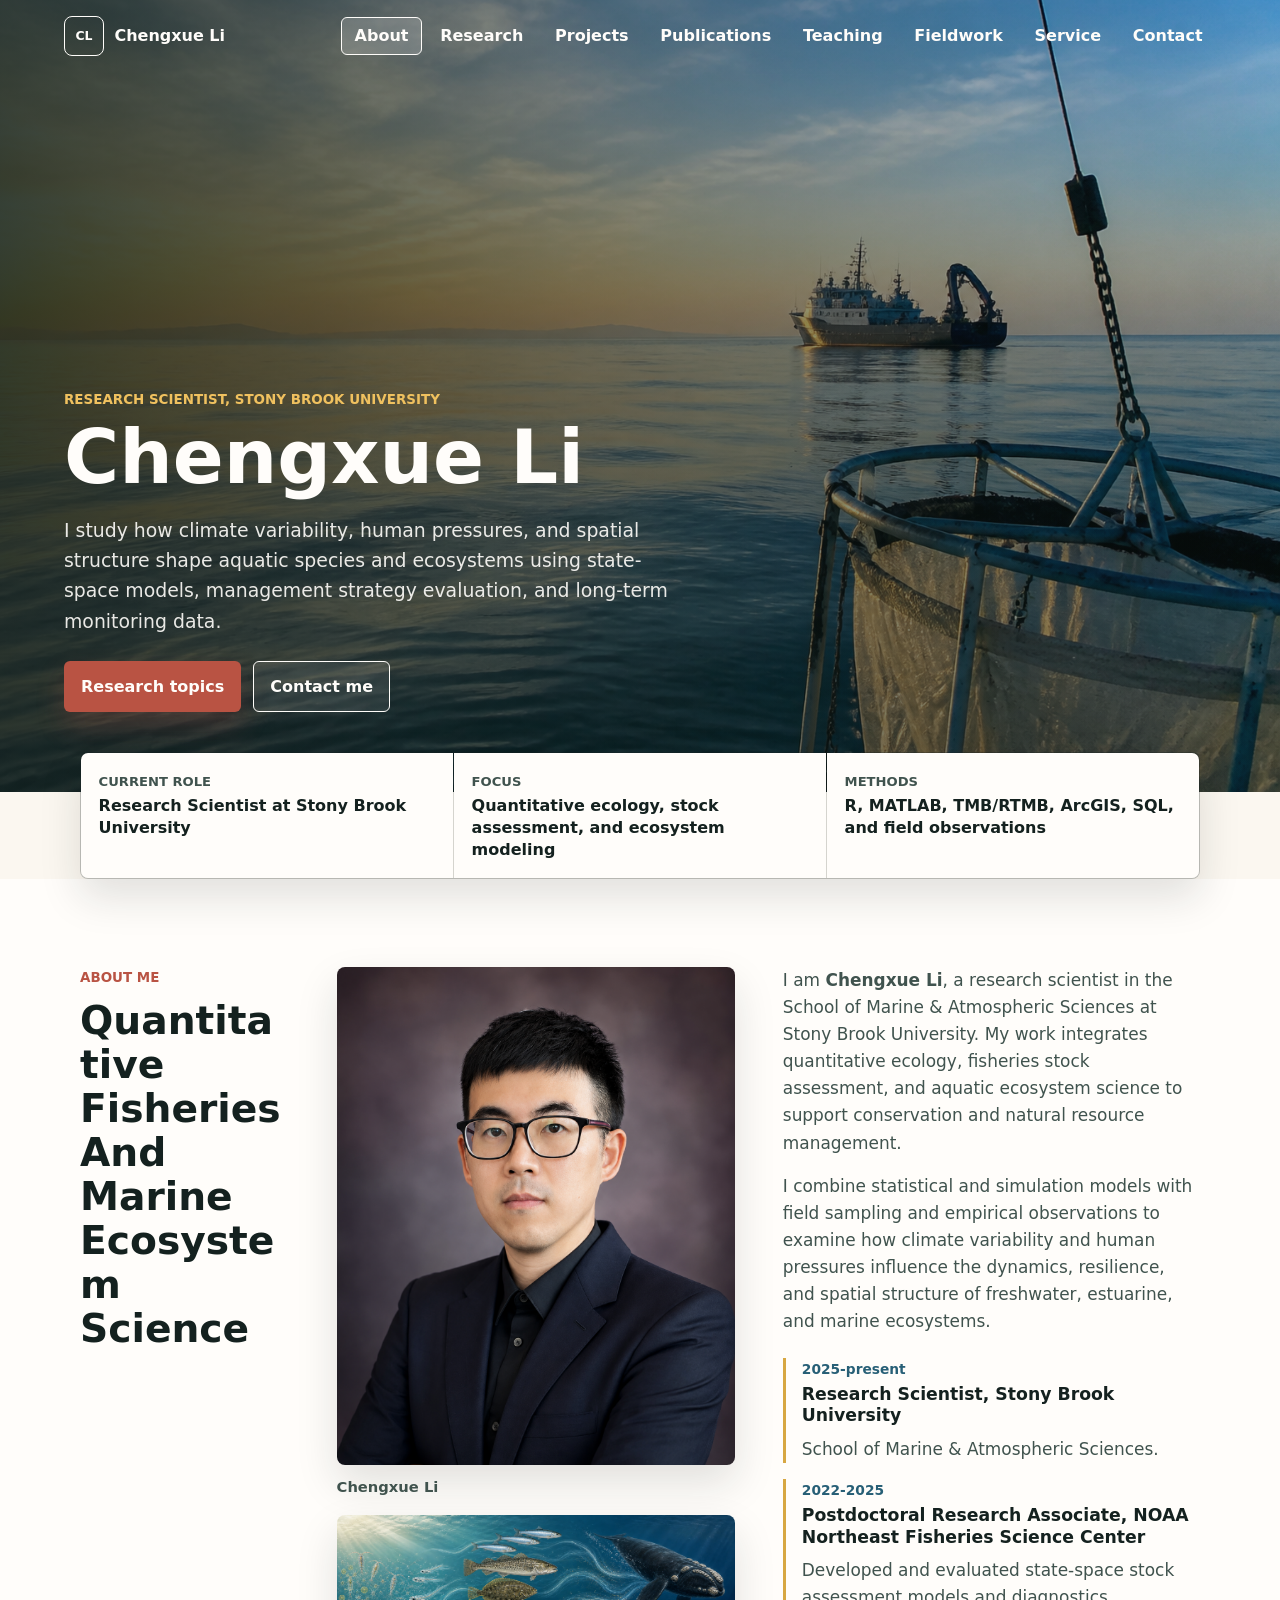
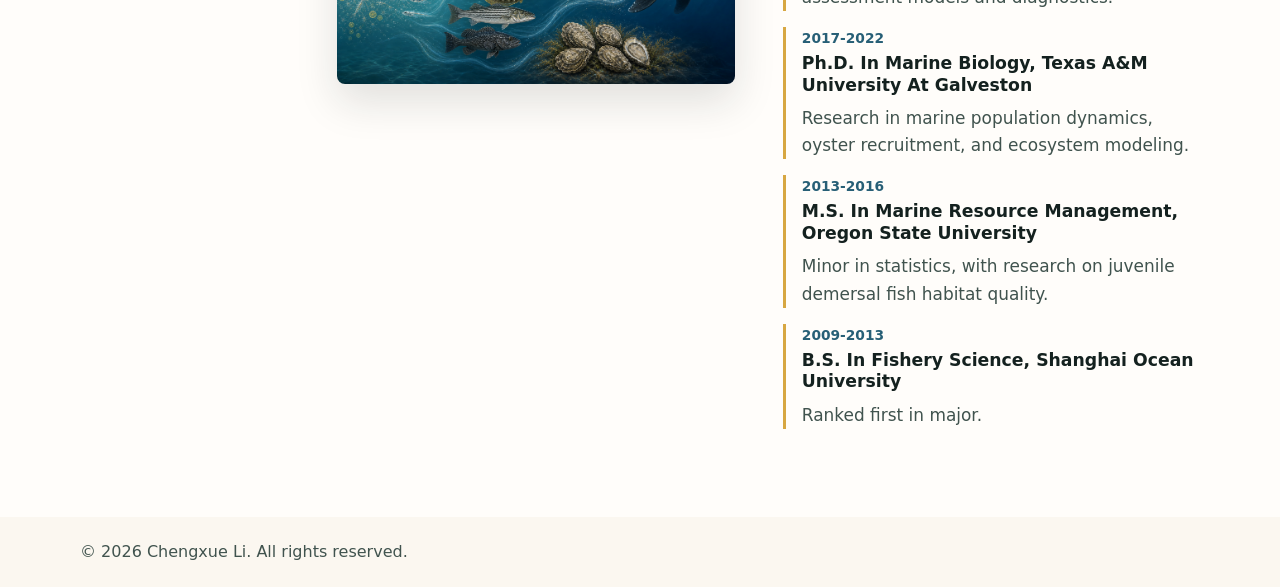
==== index.html @ f6266a6f "Initial Commit" ====
<!doctype html>
<html lang="en">
  <head>
    <meta charset="utf-8">
    <meta name="viewport" content="width=device-width, initial-scale=1">
    <meta
      name="description"
      content="Chengxue Li is a research scientist in quantitative fisheries science, stock assessment, Spatial Management Strategy Evaluation, and aquatic ecosystem modeling."
    >
    <title>Chengxue Li | About</title>
    <link rel="stylesheet" href="styles.css">
    <script src="script.js" defer></script>
  </head>
  <body data-page="about">
    <a class="skip-link" href="#main">Skip to content</a>

    <header class="site-header" data-header>
      <a class="brand" href="index.html" aria-label="Go to homepage">
        <span class="brand-mark" aria-hidden="true">CL</span>
        <span class="brand-text">Chengxue Li</span>
      </a>

      <button class="nav-toggle" type="button" aria-expanded="false" aria-controls="site-nav">
        <span class="nav-toggle-line"></span>
        <span class="sr-only">Open navigation</span>
      </button>

      <nav class="site-nav" id="site-nav" aria-label="Main navigation">
        <a class="site-tab" data-page-link="about" href="index.html">About</a>
        <a class="site-tab" data-page-link="research" href="research.html">Research</a>
        <a class="site-tab" data-page-link="projects" href="projects.html">Projects</a>
        <a class="site-tab" data-page-link="publications" href="publications.html">Publications</a>
        <a class="site-tab" data-page-link="teaching" href="teaching.html">Teaching</a>
        <a class="site-tab" data-page-link="fieldwork" href="fieldwork.html">Fieldwork</a>
        <a class="site-tab" data-page-link="service" href="service.html">Service</a>
        <a class="site-tab" data-page-link="contact" href="contact.html">Contact</a>
      </nav>
    </header>

    <main id="main">
      <section class="hero" id="top" aria-labelledby="hero-title">
        <img
          class="hero-image"
          src="assets/hero-marine-research.png"
          alt="A marine research vessel and sampling net on calm coastal water at sunrise."
        >
        <div class="hero-shade" aria-hidden="true"></div>
        <div class="hero-content">
          <p class="eyebrow">Research Scientist, Stony Brook University</p>
          <h1 id="hero-title">Chengxue Li</h1>
          <p class="hero-lede">
            I study how climate variability, human pressures, and spatial structure
            shape aquatic species and ecosystems using state-space models,
            management strategy evaluation, and long-term monitoring data.
          </p>
          <div class="hero-actions" aria-label="Page actions">
            <a class="button button-primary" href="research.html">Research topics</a>
            <a class="button button-secondary" href="contact.html">Contact me</a>
          </div>
        </div>
      </section>

      <section class="profile-strip" aria-label="Profile highlights">
        <div>
          <span class="strip-label">Current role</span>
          <strong>Research Scientist at Stony Brook University</strong>
        </div>
        <div>
          <span class="strip-label">Focus</span>
          <strong>Quantitative ecology, stock assessment, and ecosystem modeling</strong>
        </div>
        <div>
          <span class="strip-label">Methods</span>
          <strong>R, MATLAB, TMB/RTMB, ArcGIS, SQL, and field observations</strong>
        </div>
      </section>

      <section class="section section-light" aria-labelledby="about-title">
        <div class="section-grid about-grid">
          <div>
            <p class="eyebrow">About me</p>
            <h2 id="about-title">Quantitative Fisheries And Marine Ecosystem Science</h2>
          </div>
          <div class="portrait-stack">
            <figure class="portrait-figure">
              <img src="assets/Selfie.png" alt="Portrait of Chengxue Li.">
              <figcaption>Chengxue Li</figcaption>
            </figure>
            <figure class="species-spectrum">
              <img
                src="assets/study-species-spectrum-v3.png"
                alt="Illustrated study species spectrum with zooplankton, fish larvae, Atlantic herring, Atlantic cod, yellowtail flounder, striped bass, black sea bass, oysters, and a North Atlantic right whale."
              >
            </figure>
          </div>
          <div class="copy-block">
            <p>
              I am <strong>Chengxue Li</strong>, a research scientist in the School of
              Marine &amp; Atmospheric Sciences at Stony Brook University. My work integrates
              quantitative ecology, fisheries stock assessment, and aquatic ecosystem
              science to support conservation and natural resource management.
            </p>
            <p>
              I combine statistical and simulation models with field sampling and empirical
              observations to examine how climate variability and human pressures influence
              the dynamics, resilience, and spatial structure of freshwater, estuarine, and
              marine ecosystems.
            </p>
            <div class="timeline compact-timeline">
              <article class="timeline-item">
                <span>2025-present</span>
                <h3>Research Scientist, Stony Brook University</h3>
                <p>School of Marine &amp; Atmospheric Sciences.</p>
              </article>
              <article class="timeline-item">
                <span>2022-2025</span>
                <h3>Postdoctoral Research Associate, NOAA Northeast Fisheries Science Center</h3>
                <p>Developed and evaluated state-space stock assessment models and diagnostics.</p>
              </article>
              <article class="timeline-item">
                <span>2017-2022</span>
                <h3>Ph.D. In Marine Biology, Texas A&amp;M University At Galveston</h3>
                <p>Research in marine population dynamics, oyster recruitment, and ecosystem modeling.</p>
              </article>
              <article class="timeline-item">
                <span>2013-2016</span>
                <h3>M.S. In Marine Resource Management, Oregon State University</h3>
                <p>Minor in statistics, with research on juvenile demersal fish habitat quality.</p>
              </article>
              <article class="timeline-item">
                <span>2009-2013</span>
                <h3>B.S. In Fishery Science, Shanghai Ocean University</h3>
                <p>Ranked first in major.</p>
              </article>
            </div>
          </div>
        </div>
      </section>
    </main>

    <footer class="site-footer">
      <p>&copy; <span data-year></span> Chengxue Li. All rights reserved.</p>
    </footer>
  </body>
</html>
---- styles.css ----
:root {
  color-scheme: light;
  --ink: #14211f;
  --ink-soft: #40534e;
  --paper: #fbf7f0;
  --paper-strong: #fffdfa;
  --sage: #5e7b69;
  --blue: #275f76;
  --coral: #b95343;
  --gold: #d7a742;
  --line: rgba(20, 33, 31, 0.16);
  --shadow: 0 18px 42px rgba(20, 33, 31, 0.13);
  --max-width: 1120px;
}

* {
  box-sizing: border-box;
}

html {
  scroll-behavior: smooth;
}

body {
  margin: 0;
  background: var(--paper);
  color: var(--ink);
  font-family:
    Inter, ui-sans-serif, system-ui, -apple-system, BlinkMacSystemFont, "Segoe UI",
    sans-serif;
  font-size: 16px;
  line-height: 1.6;
}

img {
  display: block;
  max-width: 100%;
}

a {
  color: inherit;
  text-decoration: none;
}

.skip-link {
  position: absolute;
  left: 1rem;
  top: 1rem;
  z-index: 20;
  transform: translateY(-150%);
  background: var(--paper-strong);
  border: 1px solid var(--line);
  border-radius: 6px;
  padding: 0.6rem 0.8rem;
  transition: transform 160ms ease;
}

.skip-link:focus {
  transform: translateY(0);
}

.site-header {
  position: fixed;
  left: 0;
  right: 0;
  top: 0;
  z-index: 10;
  display: flex;
  align-items: center;
  justify-content: space-between;
  gap: 1rem;
  padding: 1rem 5vw;
  color: var(--paper-strong);
  transition:
    background 180ms ease,
    box-shadow 180ms ease,
    color 180ms ease;
}

.site-header.is-scrolled,
.site-header.is-open {
  background: rgba(251, 247, 240, 0.95);
  box-shadow: 0 12px 28px rgba(20, 33, 31, 0.09);
  color: var(--ink);
  backdrop-filter: blur(18px);
}

.brand {
  display: inline-flex;
  align-items: center;
  gap: 0.65rem;
  font-weight: 800;
}

.brand-mark {
  display: grid;
  width: 2.5rem;
  height: 2.5rem;
  place-items: center;
  border: 1px solid currentColor;
  border-radius: 8px;
  font-size: 0.78rem;
}

.brand-text {
  white-space: nowrap;
}

.site-nav {
  display: flex;
  align-items: center;
  gap: 0.3rem;
}

.site-tab {
  display: inline-flex;
  align-items: center;
  justify-content: center;
  border-radius: 6px;
  border: 1px solid transparent;
  background: transparent;
  color: inherit;
  padding: 0.58rem 0.78rem;
  font-weight: 700;
  line-height: 1.1;
  transition:
    border-color 160ms ease,
    background 160ms ease,
    color 160ms ease;
}

.site-tab:hover,
.site-tab:focus-visible {
  background: rgba(255, 255, 255, 0.2);
  outline: none;
}

.site-tab.is-active,
.site-tab[aria-current="page"] {
  border-color: currentColor;
  background: rgba(255, 255, 255, 0.18);
}

.site-header.is-scrolled .site-tab:hover,
.site-header.is-scrolled .site-tab:focus-visible,
.site-header.is-open .site-tab:hover,
.site-header.is-open .site-tab:focus-visible {
  background: rgba(39, 95, 118, 0.1);
  color: var(--blue);
}

.site-header.is-scrolled .site-tab.is-active,
.site-header.is-open .site-tab.is-active,
.site-header.is-scrolled .site-tab[aria-current="page"],
.site-header.is-open .site-tab[aria-current="page"] {
  border-color: var(--blue);
  background: var(--blue);
  color: #fffdfa;
}

.nav-toggle {
  display: none;
  width: 2.75rem;
  height: 2.75rem;
  border: 1px solid currentColor;
  border-radius: 8px;
  background: transparent;
  color: inherit;
  cursor: pointer;
}

.nav-toggle-line,
.nav-toggle-line::before,
.nav-toggle-line::after {
  display: block;
  width: 1.2rem;
  height: 2px;
  margin: 0 auto;
  background: currentColor;
  content: "";
}

.nav-toggle-line::before {
  transform: translateY(-0.42rem);
}

.nav-toggle-line::after {
  transform: translateY(0.3rem);
}

.sr-only {
  position: absolute;
  width: 1px;
  height: 1px;
  overflow: hidden;
  clip: rect(0, 0, 0, 0);
  white-space: nowrap;
}

.hero {
  position: relative;
  min-height: 88vh;
  overflow: hidden;
  display: grid;
  align-items: end;
  padding: 8.5rem 5vw 5rem;
  color: var(--paper-strong);
}

.page-hero {
  position: relative;
  min-height: 44vh;
  overflow: hidden;
  display: grid;
  align-items: end;
  padding: 8.5rem 5vw 4rem;
  color: var(--paper-strong);
}

.page-hero-bg {
  background-image:
    linear-gradient(90deg, rgba(14, 28, 26, 0.82), rgba(14, 28, 26, 0.5) 52%, rgba(14, 28, 26, 0.2)),
    linear-gradient(0deg, rgba(14, 28, 26, 0.42), rgba(14, 28, 26, 0)),
    var(--page-bg);
  background-position: center;
  background-size: cover;
}

.page-hero-plain {
  min-height: auto;
  padding: 8.5rem 5vw 3.5rem;
  background: var(--paper-strong);
  color: var(--ink);
  border-bottom: 1px solid var(--line);
}

.page-hero-content {
  position: relative;
  width: min(var(--max-width), 90vw);
  margin-inline: auto;
  z-index: 1;
}

.page-hero-content h1 {
  max-width: 100%;
  overflow-wrap: normal;
  white-space: nowrap;
  word-break: normal;
}

.page-hero-content p:not(.eyebrow) {
  max-width: 760px;
  margin: 1rem 0 0;
  color: rgba(255, 253, 250, 0.9);
  font-size: 1.08rem;
}

.page-hero-plain .page-hero-content p:not(.eyebrow) {
  color: var(--ink-soft);
}

.hero-image,
.hero-shade {
  position: absolute;
  inset: 0;
  width: 100%;
  height: 100%;
}

.hero-image {
  object-fit: cover;
}

.hero-shade {
  background:
    linear-gradient(90deg, rgba(14, 28, 26, 0.82), rgba(14, 28, 26, 0.48) 45%, rgba(14, 28, 26, 0.15)),
    linear-gradient(0deg, rgba(14, 28, 26, 0.35), rgba(14, 28, 26, 0));
}

.hero-content {
  position: relative;
  width: min(680px, 100%);
  z-index: 1;
}

.eyebrow {
  margin: 0 0 0.7rem;
  color: var(--coral);
  font-size: 0.84rem;
  font-weight: 800;
  letter-spacing: 0;
  text-transform: uppercase;
}

.hero .eyebrow {
  color: #f0c15f;
}

h1,
h2,
h3,
h4,
p {
  overflow-wrap: anywhere;
}

h1 {
  margin: 0;
  max-width: 12ch;
  font-size: 4.7rem;
  line-height: 0.96;
  letter-spacing: 0;
}

h2 {
  margin: 0;
  font-size: 2.45rem;
  line-height: 1.12;
  letter-spacing: 0;
}

h3 {
  margin: 0 0 0.55rem;
  font-size: 1.08rem;
  line-height: 1.25;
}

h4 {
  margin: 0;
  font-size: 1rem;
  line-height: 1.3;
}

.hero-lede {
  max-width: 620px;
  margin: 1.35rem 0 0;
  color: rgba(255, 253, 250, 0.9);
  font-size: 1.18rem;
}

.hero-actions,
.contact-actions {
  display: flex;
  flex-wrap: wrap;
  gap: 0.75rem;
  margin-top: 1.6rem;
}

.button {
  display: inline-flex;
  min-height: 2.9rem;
  align-items: center;
  justify-content: center;
  border: 1px solid transparent;
  border-radius: 6px;
  padding: 0.72rem 1rem;
  font-weight: 800;
  transition:
    transform 160ms ease,
    box-shadow 160ms ease,
    background 160ms ease;
}

.button:hover,
.button:focus-visible {
  transform: translateY(-2px);
  outline: none;
}

.button-primary {
  background: var(--coral);
  color: #fffdfa;
  box-shadow: 0 14px 28px rgba(185, 83, 67, 0.22);
}

.button-secondary {
  border-color: currentColor;
  background: rgba(255, 255, 255, 0.08);
  color: inherit;
}

.profile-strip {
  display: grid;
  grid-template-columns: repeat(3, 1fr);
  gap: 1px;
  width: min(var(--max-width), 90vw);
  margin: -2.5rem auto 0;
  position: relative;
  z-index: 2;
  overflow: hidden;
  border: 1px solid var(--line);
  border-radius: 8px;
  background: var(--line);
  box-shadow: var(--shadow);
}

.profile-strip > div {
  background: var(--paper-strong);
  padding: 1.1rem;
}

.strip-label {
  display: block;
  margin-bottom: 0.24rem;
  color: var(--ink-soft);
  font-size: 0.82rem;
  font-weight: 800;
  text-transform: uppercase;
}

.profile-strip strong {
  display: block;
  line-height: 1.35;
}

.section {
  padding: 5.5rem 5vw;
}

.section-light {
  background: var(--paper-strong);
}

.section-muted {
  background: #eaf0ea;
}

.section-grid,
.section-heading,
.feature-grid,
.work-list,
.site-footer {
  width: min(var(--max-width), 90vw);
  margin-inline: auto;
}

.section-grid {
  display: grid;
  grid-template-columns: minmax(220px, 0.75fr) minmax(280px, 1.25fr);
  gap: 3rem;
  align-items: start;
}

.about-grid {
  grid-template-columns: minmax(180px, 0.55fr) minmax(320px, 1.05fr) minmax(320px, 1.1fr);
}

.portrait-stack {
  display: grid;
  gap: 1rem;
}

.portrait-figure,
.species-spectrum {
  margin: 0;
}

.portrait-figure img {
  width: 100%;
  aspect-ratio: 4 / 5;
  object-fit: cover;
  object-position: center top;
  border-radius: 8px;
  box-shadow: var(--shadow);
}

.portrait-figure figcaption {
  margin-top: 0.65rem;
  color: var(--ink-soft);
  font-size: 0.92rem;
  font-weight: 800;
}

.species-spectrum img {
  display: block;
  width: 100%;
  height: auto;
  overflow: hidden;
  border-radius: 8px;
  box-shadow: var(--shadow);
}

.copy-block p {
  margin: 0;
  color: var(--ink-soft);
  font-size: 1.06rem;
}

.copy-block p + p {
  margin-top: 1rem;
}

.section-heading {
  margin-bottom: 2rem;
}

.panel-intro {
  max-width: 760px;
  margin-bottom: 1.5rem;
}

.panel-intro h2 {
  margin-bottom: 0.7rem;
}

.panel-intro p {
  margin: 0;
  color: var(--ink-soft);
  font-size: 1.04rem;
}

.publication-section + .publication-section,
.stack-heading {
  margin-top: 3.5rem;
}

.publication-list {
  display: grid;
  width: min(var(--max-width), 90vw);
  margin-inline: auto;
  gap: 0.85rem;
}

.publication-item {
  display: grid;
  grid-template-columns: 3.2rem minmax(0, 1fr) auto;
  gap: 1rem;
  align-items: start;
  border: 1px solid var(--line);
  border-radius: 8px;
  background: var(--paper-strong);
  padding: 1.15rem;
}

.publication-item h3 {
  margin-bottom: 0.35rem;
}

.publication-item p {
  margin: 0;
  color: var(--ink-soft);
}

.publication-item a,
.work-item a {
  align-self: center;
}

.pub-number {
  display: inline-flex;
  min-height: 2.4rem;
  align-items: center;
  justify-content: center;
  border-radius: 6px;
  background: rgba(39, 95, 118, 0.1);
  color: var(--blue);
  font-weight: 900;
}

.publication-item a {
  border: 1px solid var(--line);
  border-radius: 6px;
  padding: 0.55rem 0.75rem;
  color: var(--blue);
  font-weight: 800;
}

.publication-item a:hover,
.publication-item a:focus-visible {
  border-color: var(--blue);
  outline: none;
}

.collab-grid {
  display: grid;
  width: min(var(--max-width), 90vw);
  margin-inline: auto;
  grid-template-columns: repeat(3, 1fr);
  gap: 1rem;
}

.collab-card {
  border: 1px solid var(--line);
  border-radius: 8px;
  background: var(--paper-strong);
  padding: 1.25rem;
}

.collab-card h2 {
  font-size: 1.2rem;
}

.name-list,
.tag-list {
  margin: 1rem 0 0;
  padding: 0;
  list-style: none;
}

.name-list {
  display: grid;
  gap: 0.55rem;
  color: var(--ink-soft);
}

.tag-list {
  display: flex;
  width: min(var(--max-width), 90vw);
  margin-inline: auto;
  flex-wrap: wrap;
  gap: 0.65rem;
}

.tag-list span {
  border: 1px solid var(--line);
  border-radius: 6px;
  background: var(--paper-strong);
  color: var(--ink-soft);
  padding: 0.6rem 0.75rem;
  font-weight: 700;
}

.recognition-list,
.fieldwork-timeline {
  width: min(var(--max-width), 90vw);
  margin-inline: auto;
}

.recognition-list {
  display: grid;
  gap: 0.65rem;
  padding-left: 1.2rem;
  color: var(--ink-soft);
}

.recognition-list li::marker {
  color: var(--blue);
}

.feature-grid {
  display: grid;
  grid-template-columns: repeat(4, 1fr);
  gap: 1rem;
}

.feature-card,
.work-item {
  border: 1px solid var(--line);
  border-radius: 8px;
  background: var(--paper-strong);
}

.feature-card {
  padding: 1.25rem;
}

.feature-card p {
  margin: 0;
  color: var(--ink-soft);
}

.feature-number {
  display: inline-block;
  margin-bottom: 1.8rem;
  color: var(--blue);
  font-size: 0.9rem;
  font-weight: 900;
}

.research-section {
  display: grid;
  gap: 3rem;
}

.research-heading p:not(.eyebrow) {
  max-width: 760px;
  margin: 0.8rem 0 0;
  color: var(--ink-soft);
  font-size: 1.04rem;
}

.research-topic {
  display: grid;
  width: min(var(--max-width), 90vw);
  margin-inline: auto;
  grid-template-columns: minmax(280px, 0.92fr) minmax(320px, 1.08fr);
  gap: 2.5rem;
  align-items: start;
  border-top: 1px solid var(--line);
  padding-top: 3rem;
}

.research-topic-reverse .research-figure,
.research-topic-reverse .paper-gallery {
  order: 2;
}

.research-figure {
  margin: 0;
  overflow: hidden;
  border: 1px solid var(--line);
  border-radius: 8px;
  background: #fffdfa;
  box-shadow: var(--shadow);
}

.research-figure img {
  width: 100%;
  aspect-ratio: 4 / 3;
  object-fit: contain;
  background: #fffdfa;
}

.research-figure figcaption {
  border-top: 1px solid var(--line);
  padding: 0.8rem 0.95rem;
  color: var(--ink-soft);
  font-size: 0.9rem;
}

.paper-gallery {
  display: grid;
  gap: 1rem;
}

.paper-visual-card {
  overflow: hidden;
  border: 1px solid var(--line);
  border-radius: 8px;
  background: var(--paper-strong);
  box-shadow: var(--shadow);
}

.paper-visual-card img {
  width: 100%;
  aspect-ratio: 16 / 10;
  object-fit: cover;
}

.paper-card-copy {
  padding: 0.95rem 1rem;
}

.paper-card-copy span {
  display: block;
  margin-bottom: 0.3rem;
  color: var(--coral);
  font-size: 0.78rem;
  font-weight: 900;
  text-transform: uppercase;
}

.paper-card-copy h3 {
  margin: 0;
}

.research-copy p {
  margin: 0;
  color: var(--ink-soft);
}

.research-copy h2 {
  margin-bottom: 0.9rem;
}

.topic-number {
  display: inline-flex;
  min-width: 2.7rem;
  min-height: 2.2rem;
  align-items: center;
  justify-content: center;
  margin-bottom: 0.9rem;
  border-radius: 6px;
  background: rgba(39, 95, 118, 0.1);
  color: var(--blue);
  font-weight: 900;
}

.topic-publications {
  display: grid;
  gap: 0.85rem;
  border-top: 1px solid var(--line);
  padding-top: 1rem;
}

.topic-publications h3 {
  margin: 0;
  color: var(--blue);
}

.topic-publications p {
  color: var(--ink-soft);
}

.paper-summary {
  display: grid;
  gap: 0.55rem;
  border: 1px solid var(--line);
  border-radius: 8px;
  background: rgba(39, 95, 118, 0.04);
  padding: 1rem;
}

.paper-summary h4 {
  color: var(--ink);
}

.paper-citation,
.paper-conclusion {
  font-size: 0.96rem;
}

.doi-link {
  justify-self: start;
  border: 1px solid rgba(39, 95, 118, 0.22);
  border-radius: 6px;
  color: var(--blue);
  padding: 0.42rem 0.58rem;
  font-size: 0.9rem;
  font-weight: 800;
}

.doi-link:hover,
.doi-link:focus-visible {
  border-color: var(--blue);
  background: rgba(39, 95, 118, 0.08);
  outline: none;
}

.work-list {
  display: grid;
  gap: 0.85rem;
}

.work-item {
  display: grid;
  grid-template-columns: minmax(0, 1fr) auto;
  gap: 1rem;
  align-items: center;
  padding: 1.25rem;
}

.work-item p {
  margin: 0;
  color: var(--ink-soft);
}

.work-item a {
  border: 1px solid var(--line);
  border-radius: 6px;
  padding: 0.55rem 0.75rem;
  color: var(--blue);
  font-weight: 800;
}

.work-item a:hover,
.work-item a:focus-visible {
  border-color: var(--blue);
  outline: none;
}

.project-item {
  grid-template-columns: minmax(260px, 0.85fr) minmax(0, 1.15fr) auto;
  gap: 1.25rem;
}

.project-figure {
  display: flex;
  min-height: 180px;
  align-items: center;
  justify-content: center;
  margin: 0;
  overflow: hidden;
  border: 1px solid var(--line);
  border-radius: 6px;
  background: #fff;
}

.project-figure img {
  display: block;
  width: 100%;
  max-height: 250px;
  object-fit: contain;
  padding: 0.45rem;
}

.project-copy {
  display: grid;
  gap: 0.55rem;
}

.project-section-heading {
  margin-bottom: 1.25rem;
}

.previous-project-item {
  grid-template-columns: 1fr;
  align-items: stretch;
}

.previous-project-figure {
  min-height: 0;
}

.previous-project-figure img {
  max-height: none;
}

.previous-project-item a {
  justify-self: start;
}

.timeline {
  display: grid;
  gap: 1rem;
}

.timeline-item {
  border-left: 3px solid var(--gold);
  padding-left: 1rem;
}

.timeline-item span {
  display: block;
  margin-bottom: 0.25rem;
  color: var(--blue);
  font-size: 0.86rem;
  font-weight: 900;
}

.timeline-item p {
  margin: 0;
  color: var(--ink-soft);
}

.compact-timeline {
  margin-top: 1.4rem;
}

.contact-card {
  display: grid;
  grid-template-columns: minmax(280px, 1fr) auto;
  gap: 2rem;
  align-items: center;
  border-radius: 8px;
  padding: 2rem;
  background: var(--ink);
  color: #fffdfa;
}

.contact-card p {
  max-width: 620px;
  margin: 1rem 0 0;
  color: rgba(255, 253, 250, 0.8);
}

.site-footer {
  padding: 1.4rem 0;
  color: var(--ink-soft);
}

.site-footer p {
  margin: 0;
}

@media (max-width: 900px) {
  .feature-grid {
    grid-template-columns: repeat(2, 1fr);
  }

  .section-grid,
  .about-grid,
  .contact-card,
  .collab-grid,
  .research-topic {
    grid-template-columns: 1fr;
  }

  .research-topic-reverse .research-figure,
  .research-topic-reverse .paper-gallery {
    order: 0;
  }

  .contact-actions {
    margin-top: 0;
  }
}

@media (max-width: 720px) {
  .site-header {
    padding: 0.8rem 1rem;
  }

  .nav-toggle {
    display: inline-grid;
    place-items: center;
  }

  .site-nav {
    position: absolute;
    left: 1rem;
    right: 1rem;
    top: calc(100% + 0.5rem);
    display: none;
    flex-direction: column;
    align-items: stretch;
    padding: 0.5rem;
    border: 1px solid var(--line);
    border-radius: 8px;
    background: var(--paper-strong);
    color: var(--ink);
    box-shadow: var(--shadow);
  }

  .site-header.is-open .site-nav {
    display: flex;
  }

  .hero {
    min-height: 84vh;
    padding: 7rem 1rem 4rem;
  }

  .page-hero {
    min-height: 40vh;
    padding: 7rem 1rem 3.5rem;
  }

  .page-hero-plain {
    min-height: auto;
    padding: 6.75rem 1rem 3rem;
  }

  .hero-shade {
    background:
      linear-gradient(90deg, rgba(14, 28, 26, 0.86), rgba(14, 28, 26, 0.46)),
      linear-gradient(0deg, rgba(14, 28, 26, 0.42), rgba(14, 28, 26, 0));
  }

  h1 {
    font-size: 3.2rem;
  }

  h2 {
    font-size: 2rem;
  }

  .hero-lede {
    font-size: 1rem;
  }

  .profile-strip {
    grid-template-columns: 1fr;
    width: calc(100vw - 2rem);
    margin-top: -2rem;
  }

  .section {
    padding: 4rem 1rem;
  }

  .feature-grid,
  .work-item,
  .publication-item {
    grid-template-columns: 1fr;
  }

  .research-topic {
    width: calc(100vw - 2rem);
    gap: 1.6rem;
    padding-top: 2.25rem;
  }

  .research-figure img {
    aspect-ratio: 1 / 1;
  }

  .work-item a {
    justify-self: start;
  }
}

@media (prefers-reduced-motion: reduce) {
  *,
  *::before,
  *::after {
    scroll-behavior: auto !important;
    transition-duration: 0.01ms !important;
    animation-duration: 0.01ms !important;
    animation-iteration-count: 1 !important;
  }
}
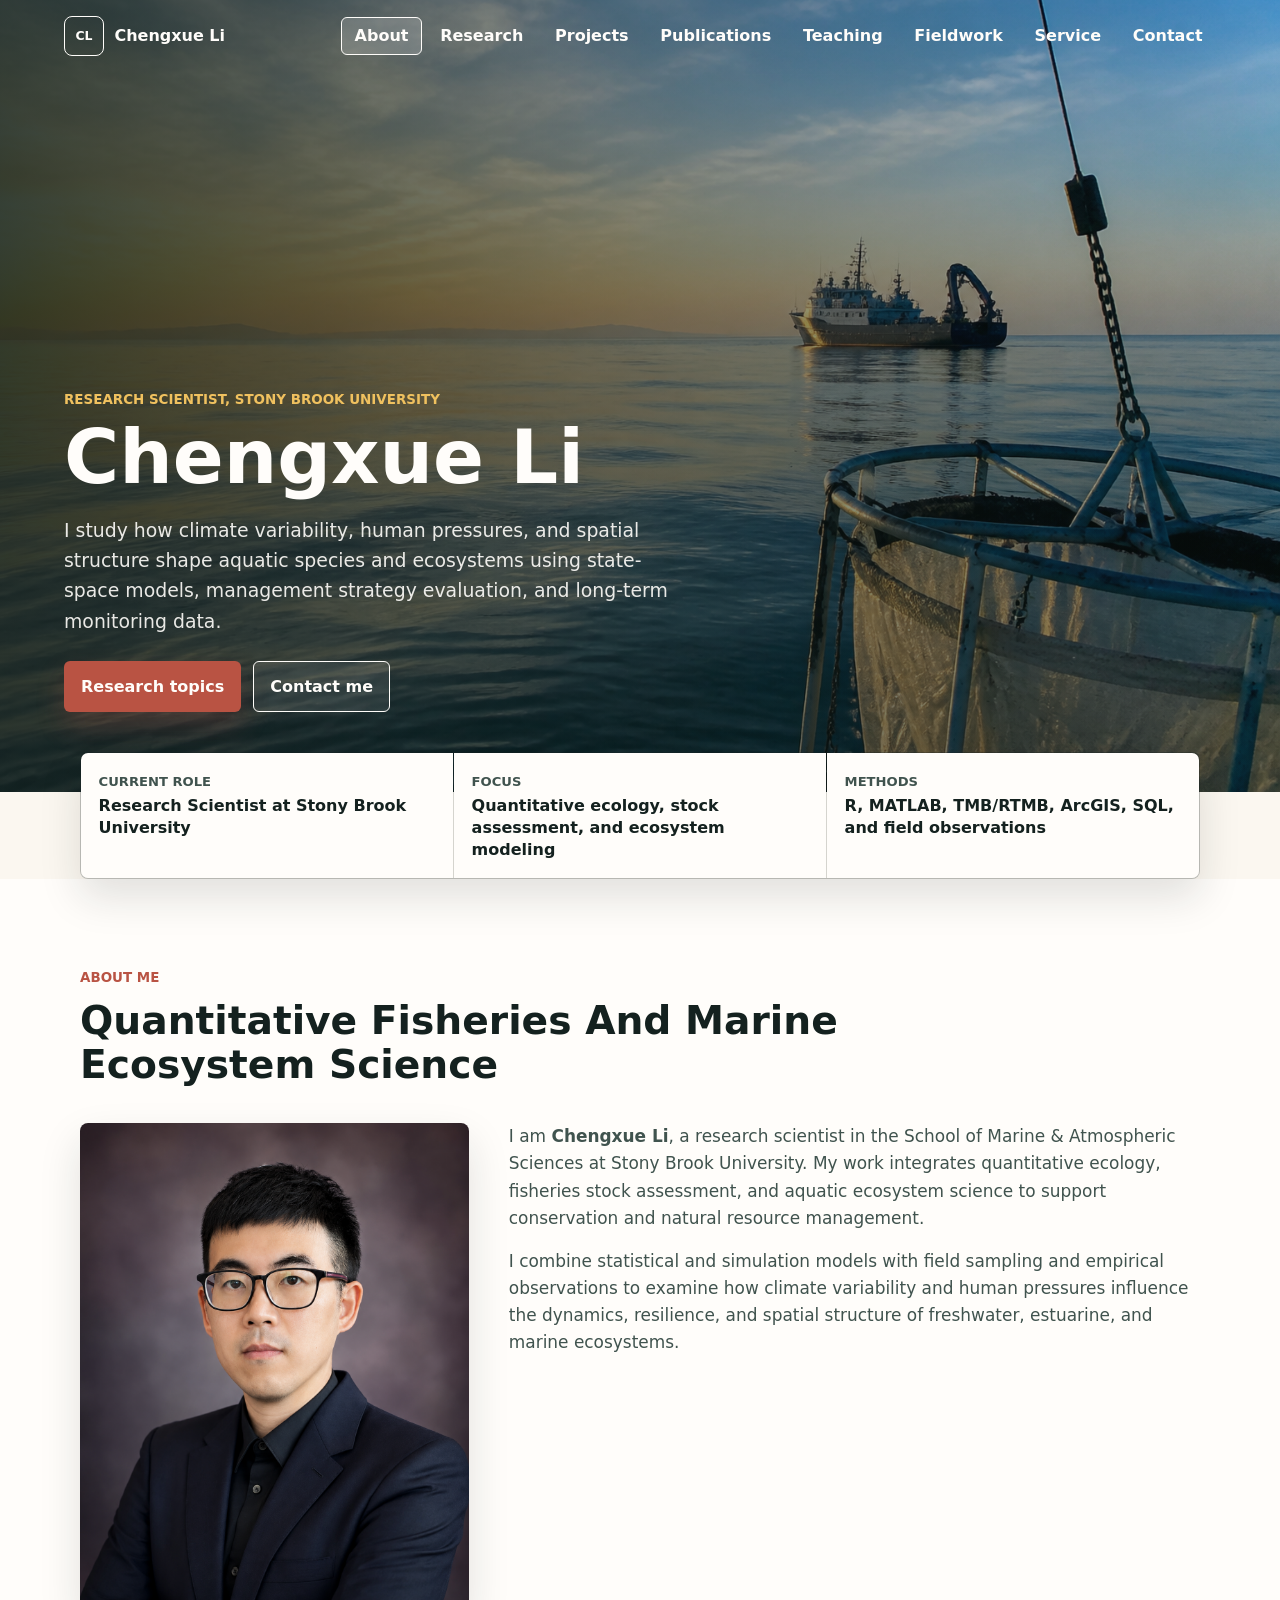
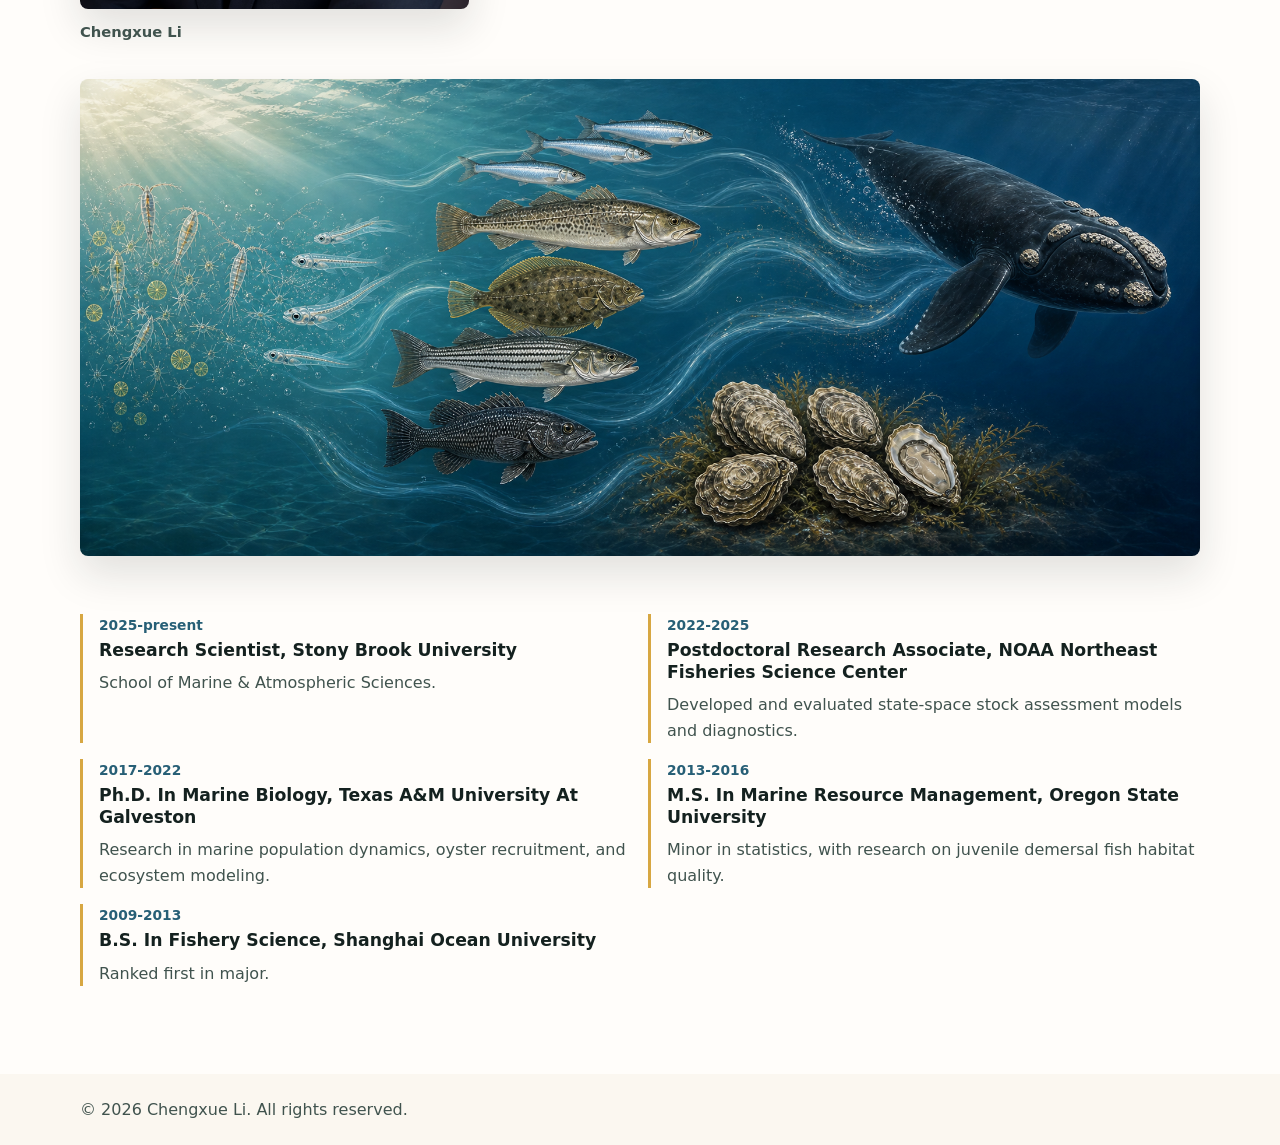
==== commit dbf3ae47: "Initial Commit" ====
--- a/index.html
+++ b/index.html
@@ -76,63 +76,63 @@
       </section>
 
       <section class="section section-light" aria-labelledby="about-title">
-        <div class="section-grid about-grid">
-          <div>
+        <div class="about-layout">
+          <div class="about-heading">
             <p class="eyebrow">About me</p>
             <h2 id="about-title">Quantitative Fisheries And Marine Ecosystem Science</h2>
           </div>
-          <div class="portrait-stack">
+          <div class="about-profile">
             <figure class="portrait-figure">
               <img src="assets/Selfie.png" alt="Portrait of Chengxue Li.">
               <figcaption>Chengxue Li</figcaption>
             </figure>
-            <figure class="species-spectrum">
-              <img
-                src="assets/study-species-spectrum-v3.png"
-                alt="Illustrated study species spectrum with zooplankton, fish larvae, Atlantic herring, Atlantic cod, yellowtail flounder, striped bass, black sea bass, oysters, and a North Atlantic right whale."
-              >
-            </figure>
+            <div class="copy-block">
+              <p>
+                I am <strong>Chengxue Li</strong>, a research scientist in the School of
+                Marine &amp; Atmospheric Sciences at Stony Brook University. My work integrates
+                quantitative ecology, fisheries stock assessment, and aquatic ecosystem
+                science to support conservation and natural resource management.
+              </p>
+              <p>
+                I combine statistical and simulation models with field sampling and empirical
+                observations to examine how climate variability and human pressures influence
+                the dynamics, resilience, and spatial structure of freshwater, estuarine, and
+                marine ecosystems.
+              </p>
+            </div>
           </div>
-          <div class="copy-block">
-            <p>
-              I am <strong>Chengxue Li</strong>, a research scientist in the School of
-              Marine &amp; Atmospheric Sciences at Stony Brook University. My work integrates
-              quantitative ecology, fisheries stock assessment, and aquatic ecosystem
-              science to support conservation and natural resource management.
-            </p>
-            <p>
-              I combine statistical and simulation models with field sampling and empirical
-              observations to examine how climate variability and human pressures influence
-              the dynamics, resilience, and spatial structure of freshwater, estuarine, and
-              marine ecosystems.
-            </p>
-            <div class="timeline compact-timeline">
-              <article class="timeline-item">
-                <span>2025-present</span>
-                <h3>Research Scientist, Stony Brook University</h3>
-                <p>School of Marine &amp; Atmospheric Sciences.</p>
-              </article>
-              <article class="timeline-item">
-                <span>2022-2025</span>
-                <h3>Postdoctoral Research Associate, NOAA Northeast Fisheries Science Center</h3>
-                <p>Developed and evaluated state-space stock assessment models and diagnostics.</p>
-              </article>
-              <article class="timeline-item">
-                <span>2017-2022</span>
-                <h3>Ph.D. In Marine Biology, Texas A&amp;M University At Galveston</h3>
-                <p>Research in marine population dynamics, oyster recruitment, and ecosystem modeling.</p>
-              </article>
-              <article class="timeline-item">
-                <span>2013-2016</span>
-                <h3>M.S. In Marine Resource Management, Oregon State University</h3>
-                <p>Minor in statistics, with research on juvenile demersal fish habitat quality.</p>
-              </article>
-              <article class="timeline-item">
-                <span>2009-2013</span>
-                <h3>B.S. In Fishery Science, Shanghai Ocean University</h3>
-                <p>Ranked first in major.</p>
-              </article>
-            </div>
+          <figure class="species-spectrum">
+            <img
+              src="assets/study-species-spectrum-v3.png"
+              alt="Illustrated study species spectrum with zooplankton, fish larvae, Atlantic herring, Atlantic cod, yellowtail flounder, striped bass, black sea bass, oysters, and a North Atlantic right whale."
+            >
+          </figure>
+          <div class="timeline compact-timeline about-timeline">
+            <article class="timeline-item">
+              <span>2025-present</span>
+              <h3>Research Scientist, Stony Brook University</h3>
+              <p>School of Marine &amp; Atmospheric Sciences.</p>
+            </article>
+            <article class="timeline-item">
+              <span>2022-2025</span>
+              <h3>Postdoctoral Research Associate, NOAA Northeast Fisheries Science Center</h3>
+              <p>Developed and evaluated state-space stock assessment models and diagnostics.</p>
+            </article>
+            <article class="timeline-item">
+              <span>2017-2022</span>
+              <h3>Ph.D. In Marine Biology, Texas A&amp;M University At Galveston</h3>
+              <p>Research in marine population dynamics, oyster recruitment, and ecosystem modeling.</p>
+            </article>
+            <article class="timeline-item">
+              <span>2013-2016</span>
+              <h3>M.S. In Marine Resource Management, Oregon State University</h3>
+              <p>Minor in statistics, with research on juvenile demersal fish habitat quality.</p>
+            </article>
+            <article class="timeline-item">
+              <span>2009-2013</span>
+              <h3>B.S. In Fishery Science, Shanghai Ocean University</h3>
+              <p>Ranked first in major.</p>
+            </article>
           </div>
         </div>
       </section>
--- a/styles.css
+++ b/styles.css
@@ -445,9 +445,27 @@
   grid-template-columns: minmax(180px, 0.55fr) minmax(320px, 1.05fr) minmax(320px, 1.1fr);
 }
 
-.portrait-stack {
-  display: grid;
-  gap: 1rem;
+.about-layout {
+  width: min(var(--max-width), 90vw);
+  margin-inline: auto;
+  display: grid;
+  gap: 2.25rem;
+}
+
+.about-heading {
+  max-width: 920px;
+}
+
+.about-heading h2 {
+  max-width: 100%;
+  overflow-wrap: normal;
+}
+
+.about-profile {
+  display: grid;
+  grid-template-columns: minmax(280px, 0.72fr) minmax(420px, 1.28fr);
+  gap: 2.5rem;
+  align-items: start;
 }
 
 .portrait-figure,
@@ -478,6 +496,12 @@
   overflow: hidden;
   border-radius: 8px;
   box-shadow: var(--shadow);
+}
+
+.about-timeline {
+  grid-template-columns: repeat(2, minmax(0, 1fr));
+  gap: 1rem 2rem;
+  margin-top: 0;
 }
 
 .copy-block p {
@@ -970,6 +994,8 @@
 
   .section-grid,
   .about-grid,
+  .about-profile,
+  .about-timeline,
   .contact-card,
   .collab-grid,
   .research-topic {
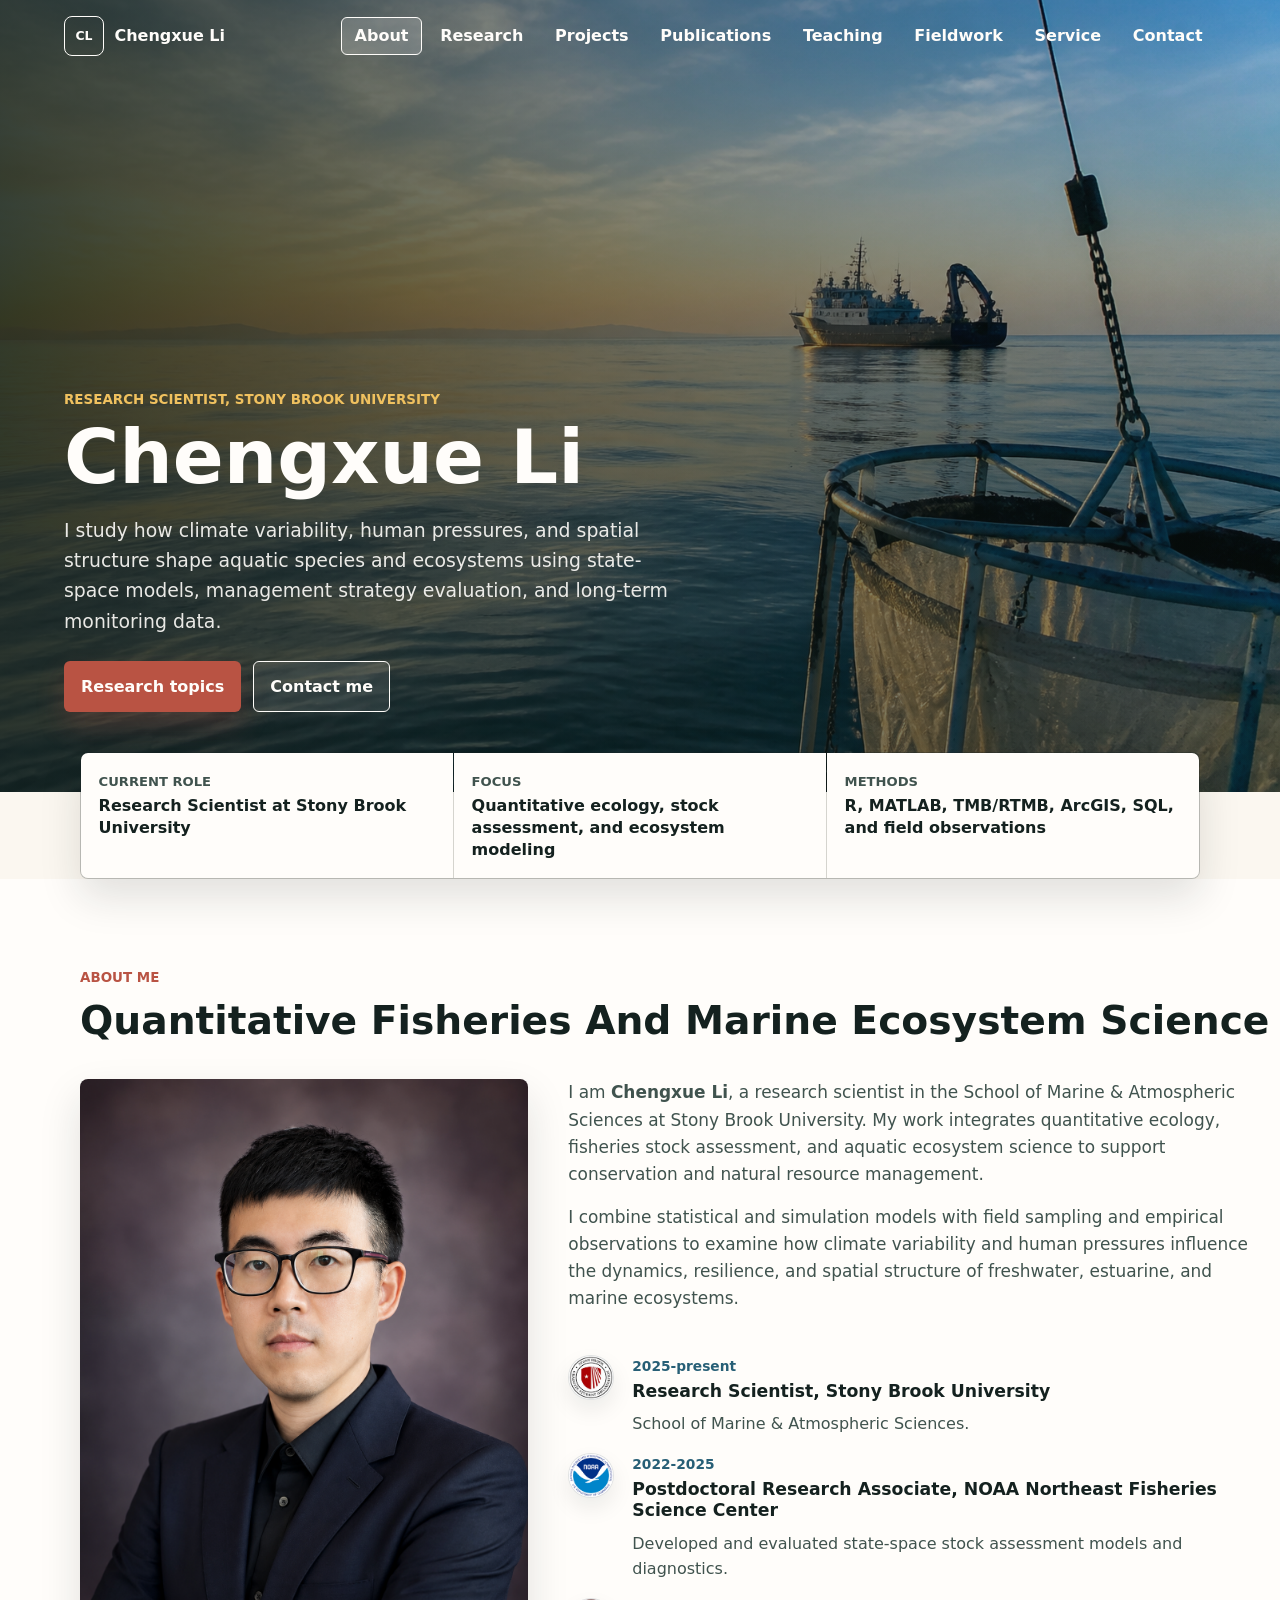
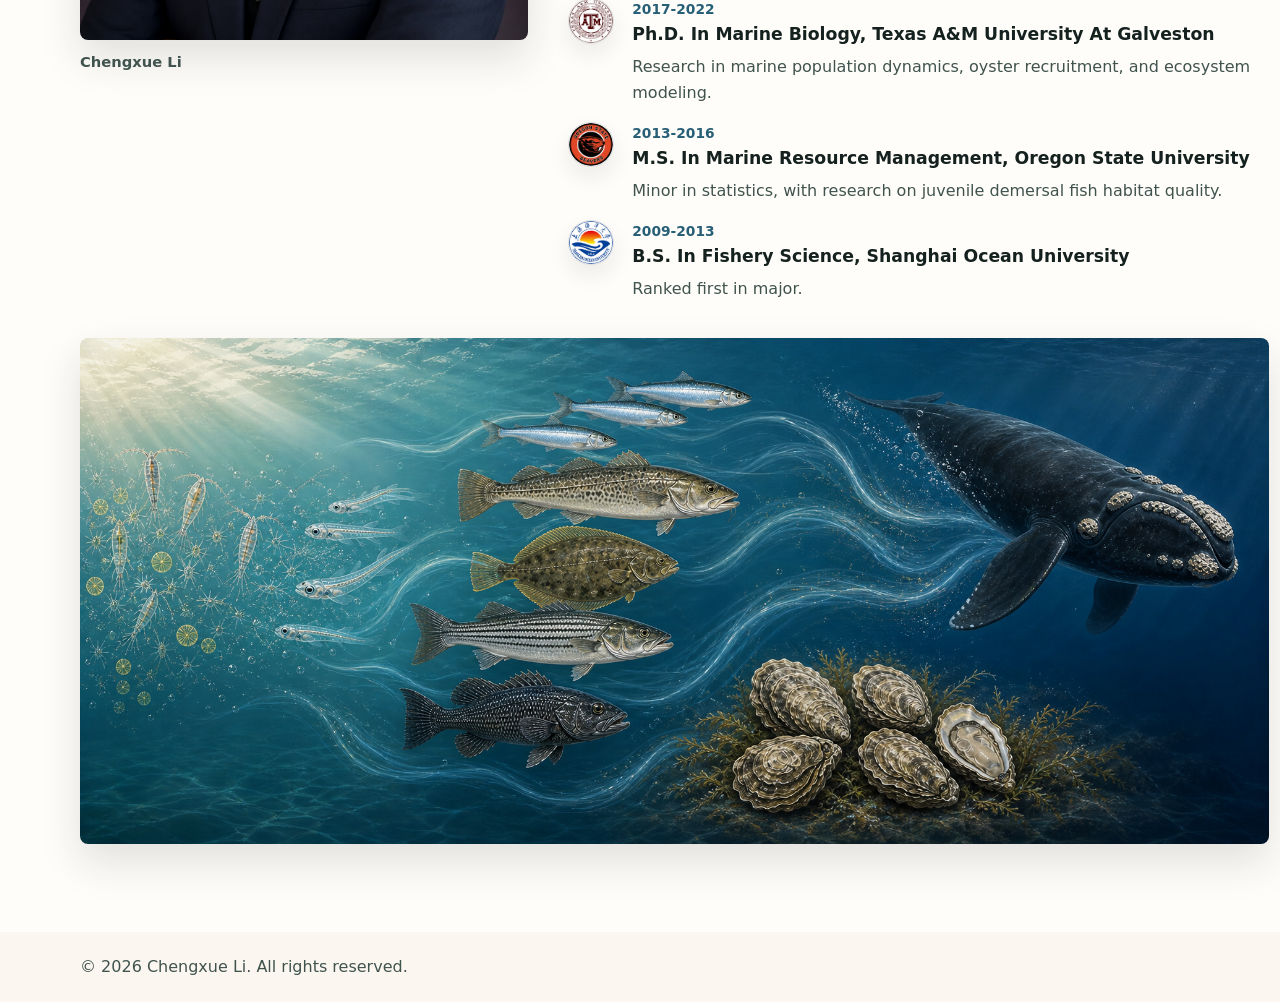
==== commit 3075596c: "Initial Commit" ====
--- a/index.html
+++ b/index.html
@@ -86,19 +86,73 @@
               <img src="assets/Selfie.png" alt="Portrait of Chengxue Li.">
               <figcaption>Chengxue Li</figcaption>
             </figure>
-            <div class="copy-block">
-              <p>
-                I am <strong>Chengxue Li</strong>, a research scientist in the School of
-                Marine &amp; Atmospheric Sciences at Stony Brook University. My work integrates
-                quantitative ecology, fisheries stock assessment, and aquatic ecosystem
-                science to support conservation and natural resource management.
-              </p>
-              <p>
-                I combine statistical and simulation models with field sampling and empirical
-                observations to examine how climate variability and human pressures influence
-                the dynamics, resilience, and spatial structure of freshwater, estuarine, and
-                marine ecosystems.
-              </p>
+            <div class="about-profile-copy">
+              <div class="copy-block">
+                <p>
+                  I am <strong>Chengxue Li</strong>, a research scientist in the School of
+                  Marine &amp; Atmospheric Sciences at Stony Brook University. My work integrates
+                  quantitative ecology, fisheries stock assessment, and aquatic ecosystem
+                  science to support conservation and natural resource management.
+                </p>
+                <p>
+                  I combine statistical and simulation models with field sampling and empirical
+                  observations to examine how climate variability and human pressures influence
+                  the dynamics, resilience, and spatial structure of freshwater, estuarine, and
+                  marine ecosystems.
+                </p>
+              </div>
+              <div class="timeline compact-timeline about-timeline">
+                <article class="timeline-item">
+                  <span class="timeline-icon">
+                    <img src="assets/SBU%20logo.jpg" alt="Stony Brook University logo">
+                  </span>
+                  <div>
+                    <span>2025-present</span>
+                    <h3>Research Scientist, Stony Brook University</h3>
+                    <p>School of Marine &amp; Atmospheric Sciences.</p>
+                  </div>
+                </article>
+                <article class="timeline-item">
+                  <span class="timeline-icon">
+                    <img src="assets/noaa%20logo.png" alt="NOAA logo">
+                  </span>
+                  <div>
+                    <span>2022-2025</span>
+                    <h3>Postdoctoral Research Associate, NOAA Northeast Fisheries Science Center</h3>
+                    <p>Developed and evaluated state-space stock assessment models and diagnostics.</p>
+                  </div>
+                </article>
+                <article class="timeline-item">
+                  <span class="timeline-icon">
+                    <img src="assets/TAMU%20logo.jpg" alt="Texas A&amp;M University logo">
+                  </span>
+                  <div>
+                    <span>2017-2022</span>
+                    <h3>Ph.D. In Marine Biology, Texas A&amp;M University At Galveston</h3>
+                    <p>Research in marine population dynamics, oyster recruitment, and ecosystem modeling.</p>
+                  </div>
+                </article>
+                <article class="timeline-item">
+                  <span class="timeline-icon">
+                    <img src="assets/osu%20logo.png" alt="Oregon State University logo">
+                  </span>
+                  <div>
+                    <span>2013-2016</span>
+                    <h3>M.S. In Marine Resource Management, Oregon State University</h3>
+                    <p>Minor in statistics, with research on juvenile demersal fish habitat quality.</p>
+                  </div>
+                </article>
+                <article class="timeline-item">
+                  <span class="timeline-icon">
+                    <img src="assets/SHOU%20logo.jpg" alt="Shanghai Ocean University logo">
+                  </span>
+                  <div>
+                    <span>2009-2013</span>
+                    <h3>B.S. In Fishery Science, Shanghai Ocean University</h3>
+                    <p>Ranked first in major.</p>
+                  </div>
+                </article>
+              </div>
             </div>
           </div>
           <figure class="species-spectrum">
@@ -107,33 +161,6 @@
               alt="Illustrated study species spectrum with zooplankton, fish larvae, Atlantic herring, Atlantic cod, yellowtail flounder, striped bass, black sea bass, oysters, and a North Atlantic right whale."
             >
           </figure>
-          <div class="timeline compact-timeline about-timeline">
-            <article class="timeline-item">
-              <span>2025-present</span>
-              <h3>Research Scientist, Stony Brook University</h3>
-              <p>School of Marine &amp; Atmospheric Sciences.</p>
-            </article>
-            <article class="timeline-item">
-              <span>2022-2025</span>
-              <h3>Postdoctoral Research Associate, NOAA Northeast Fisheries Science Center</h3>
-              <p>Developed and evaluated state-space stock assessment models and diagnostics.</p>
-            </article>
-            <article class="timeline-item">
-              <span>2017-2022</span>
-              <h3>Ph.D. In Marine Biology, Texas A&amp;M University At Galveston</h3>
-              <p>Research in marine population dynamics, oyster recruitment, and ecosystem modeling.</p>
-            </article>
-            <article class="timeline-item">
-              <span>2013-2016</span>
-              <h3>M.S. In Marine Resource Management, Oregon State University</h3>
-              <p>Minor in statistics, with research on juvenile demersal fish habitat quality.</p>
-            </article>
-            <article class="timeline-item">
-              <span>2009-2013</span>
-              <h3>B.S. In Fishery Science, Shanghai Ocean University</h3>
-              <p>Ranked first in major.</p>
-            </article>
-          </div>
         </div>
       </section>
     </main>
--- a/styles.css
+++ b/styles.css
@@ -453,19 +453,25 @@
 }
 
 .about-heading {
-  max-width: 920px;
+  max-width: 100%;
 }
 
 .about-heading h2 {
   max-width: 100%;
   overflow-wrap: normal;
+  white-space: nowrap;
 }
 
 .about-profile {
   display: grid;
-  grid-template-columns: minmax(280px, 0.72fr) minmax(420px, 1.28fr);
+  grid-template-columns: minmax(280px, 0.78fr) minmax(460px, 1.22fr);
   gap: 2.5rem;
   align-items: start;
+}
+
+.about-profile-copy {
+  display: grid;
+  gap: 1.25rem;
 }
 
 .portrait-figure,
@@ -499,9 +505,36 @@
 }
 
 .about-timeline {
-  grid-template-columns: repeat(2, minmax(0, 1fr));
-  gap: 1rem 2rem;
+  gap: 0.85rem;
   margin-top: 0;
+}
+
+.about-timeline .timeline-item {
+  display: grid;
+  grid-template-columns: 3.2rem minmax(0, 1fr);
+  gap: 0.8rem;
+  align-items: start;
+  border-left: 0;
+  padding-left: 0;
+}
+
+.timeline-icon {
+  display: inline-grid;
+  width: 2.85rem;
+  height: 2.85rem;
+  place-items: center;
+  border: 1px solid rgba(14, 28, 26, 0.12);
+  border-radius: 999px;
+  overflow: hidden;
+  background: #fff;
+  box-shadow: 0 10px 22px rgba(14, 28, 26, 0.08);
+}
+
+.timeline-icon img {
+  display: block;
+  width: 100%;
+  height: 100%;
+  object-fit: contain;
 }
 
 .copy-block p {
@@ -913,6 +946,47 @@
   gap: 0.55rem;
 }
 
+.project-meta {
+  color: var(--blue);
+  font-size: 0.92rem;
+  font-weight: 800;
+}
+
+.project-photo-gallery {
+  display: grid;
+  grid-template-columns: repeat(2, minmax(0, 1fr));
+  gap: 0.9rem;
+}
+
+.project-photo {
+  margin: 0;
+  overflow: hidden;
+  border: 1px solid var(--line);
+  border-radius: 8px;
+  background: #fff;
+}
+
+.project-photo img {
+  display: block;
+  width: 100%;
+  height: 260px;
+  object-fit: cover;
+}
+
+.project-photo figcaption {
+  border-top: 1px solid var(--line);
+  padding: 0.65rem 0.75rem;
+  color: var(--ink-soft);
+  font-size: 0.84rem;
+  font-weight: 700;
+  line-height: 1.35;
+}
+
+.project-photo figcaption a {
+  color: var(--blue);
+  font-weight: 900;
+}
+
 .project-section-heading {
   margin-bottom: 1.25rem;
 }
@@ -928,6 +1002,10 @@
 
 .previous-project-figure img {
   max-height: none;
+}
+
+.previous-project-figure-compact img {
+  max-height: 360px;
 }
 
 .previous-project-item a {
@@ -1071,6 +1149,10 @@
     font-size: 2rem;
   }
 
+  .about-heading h2 {
+    white-space: normal;
+  }
+
   .hero-lede {
     font-size: 1rem;
   }
@@ -1087,6 +1169,7 @@
 
   .feature-grid,
   .work-item,
+  .project-photo-gallery,
   .publication-item {
     grid-template-columns: 1fr;
   }
